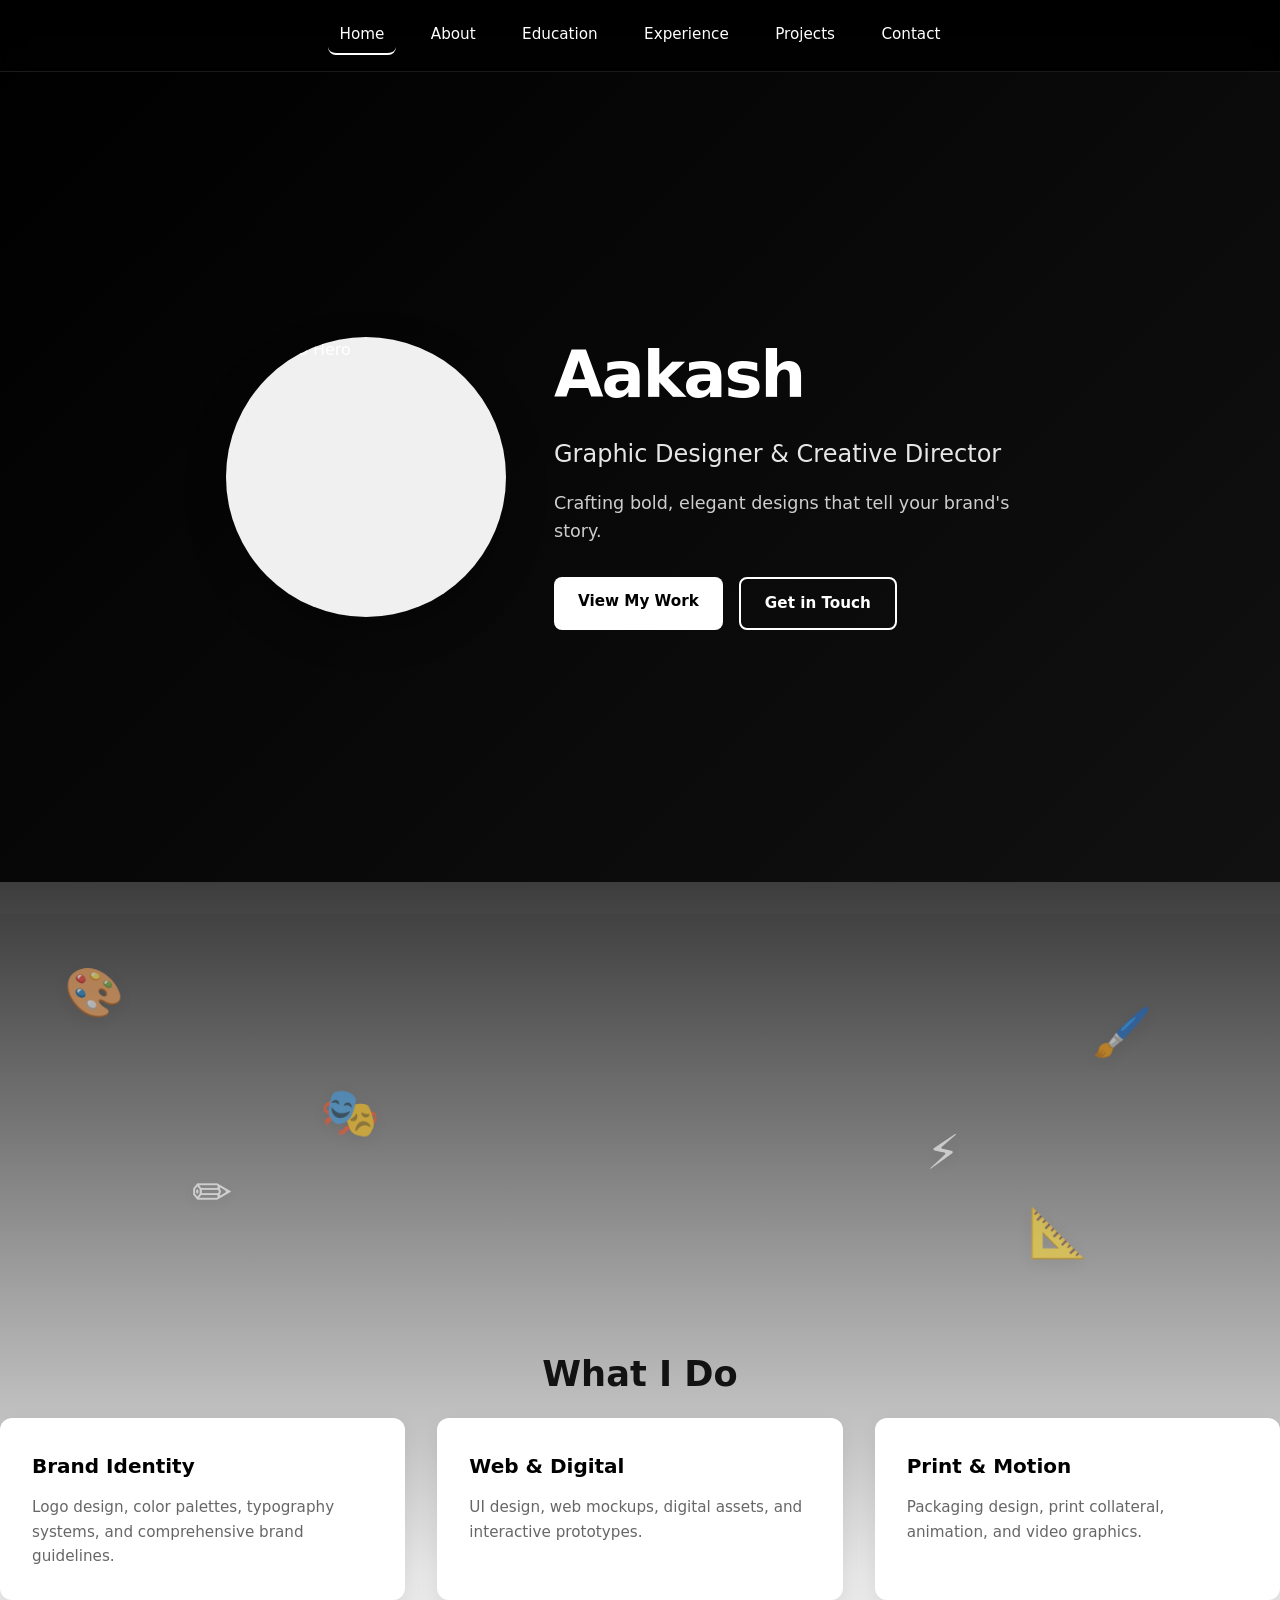
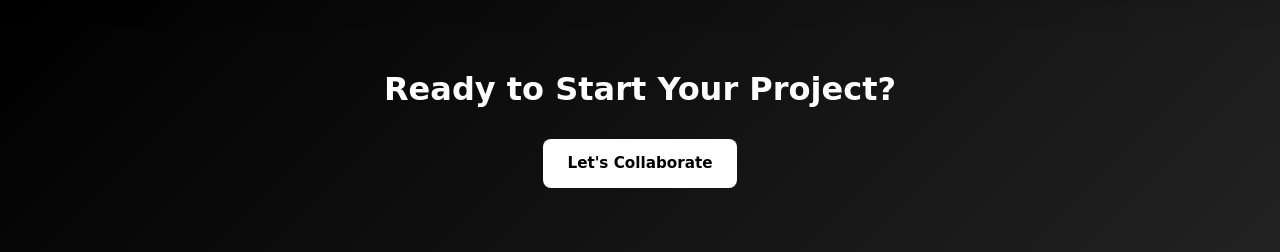
==== frontend/index.html @ c2899a74 "Website has maken" ====
<!DOCTYPE html>
<html lang="en">
<head>
  <meta charset="utf-8">
  <meta name="viewport" content="width=device-width, initial-scale=1">
  <title>Aakash Portfolio</title>
  <link rel="stylesheet" href="style.css">
  <meta name="author" content="Aakash">
  <meta name="description" content="Professional graphic designer portfolio">
</head>
<body>
  <header class="site-header">
    <nav class="nav">
      <a href="index.html" class="active">Home</a>
      <a href="about.html">About</a>
      <a href="education.html">Education</a>
      <a href="experience.html">Experience</a>
      <a href="projects.html">Projects</a>
      <a href="contact.html">Contact</a>
    </nav>
  </header>

  <main class="hero-section">
    <div class="hero-content">
      <div class="hero-image-circle">
        <img src="hero-image.jpg" alt="Portfolio Hero">
      </div>
      <div class="hero-text">
        <h1 class="hero-title">Aakash</h1>
        <p class="hero-sub">Graphic Designer & Creative Director</p>
        <p class="hero-desc">Crafting bold, elegant designs that tell your brand's story.</p>
        <div class="hero-actions">
          <a href="projects.html" class="cta-btn primary">View My Work</a>
          <a href="contact.html" class="cta-btn secondary">Get in Touch</a>
        </div>
      </div>
    </div>
  </main>

  <section class="floating-icons">
    <div class="icon-float icon-1">🎨</div>
    <div class="icon-float icon-2">✏️</div>
    <div class="icon-float icon-3">🖌️</div>
    <div class="icon-float icon-4">📐</div>
    <div class="icon-float icon-5">🎭</div>
    <div class="icon-float icon-6">⚡</div>
  </section>
    <h2 class="section-title">What I Do</h2>
    <div class="services-grid">
      <article class="service-card fade-in">
        <h3>Brand Identity</h3>
        <p>Logo design, color palettes, typography systems, and comprehensive brand guidelines.</p>
      </article>
      <article class="service-card fade-in">
        <h3>Web & Digital</h3>
        <p>UI design, web mockups, digital assets, and interactive prototypes.</p>
      </article>
      <article class="service-card fade-in">
        <h3>Print & Motion</h3>
        <p>Packaging design, print collateral, animation, and video graphics.</p>
      </article>
    </div>
  </section>

  <section class="cta-section">
    <div class="cta-content">
      <h2>Ready to Start Your Project?</h2>
      <a href="contact.html" class="cta-btn primary">Let's Collaborate</a>
    </div>
  </section>

  <script src="script.js"></script>
</body>
</html>
---- frontend/style.css ----
:root{
  --black:#000;
  --white:#fff;
  --muted:rgba(0,0,0,0.6);
  --light-gray:#f5f5f5;
  --accent:rgba(0,0,0,0.08);
}
*{box-sizing:border-box}
html{scroll-behavior:smooth}
body{
  margin:0;
  font-family:'Segoe UI', 'Trebuchet MS', system-ui, -apple-system, sans-serif;
  min-height:100vh;
  background: linear-gradient(180deg,var(--black) 0%, #1a1a1a 40%, #e8e8e8 85%, var(--white) 100%);
  color:var(--white);
  -webkit-font-smoothing:antialiased;
  line-height:1.6;
}
.site-header{
  position:sticky;top:0;background:rgba(0,0,0,0.5);backdrop-filter:blur(10px);
  padding:1rem 2%;z-index:100;border-bottom:1px solid rgba(255,255,255,0.1)
}
.nav{display:flex;gap:1.5rem;justify-content:center;flex-wrap:wrap}
.nav a{
  color:var(--white);text-decoration:none;padding:.4rem .7rem;
  border-radius:8px;font-weight:500;font-size:.95rem;
  transition:all .25s ease;position:relative
}
.nav a:hover{background:rgba(255,255,255,0.1);transform:translateY(-2px)}
.nav a.active{border-bottom:2px solid var(--white)}
.hero-section{
  height:90vh;display:flex;align-items:center;justify-content:center;
  background:linear-gradient(135deg,var(--black) 0%, #111 100%);
  text-align:left;padding:2rem
}
.hero-content{
  max-width:1000px;display:flex;align-items:center;gap:3rem
}
.hero-image-circle{
  width:280px;height:280px;border-radius:50%;overflow:hidden;
  background:#f0f0f0;flex-shrink:0;box-shadow:0 15px 40px rgba(0,0,0,0.3);
  animation:fadeInLeft .8s ease-out
}
.hero-image-circle img{
  width:100%;height:100%;object-fit:cover
}
.hero-text{max-width:500px}
.hero-title{
  font-size:4rem;font-weight:900;margin:0;letter-spacing:-2px;
  animation:fadeInDown .8s ease-out;text-align:left
}
.hero-sub{
  font-size:1.5rem;color:rgba(255,255,255,0.9);margin:.5rem 0;
  animation:fadeInUp .8s ease-out .2s backwards;text-align:left
}
.hero-desc{
  font-size:1.1rem;color:rgba(255,255,255,0.8);max-width:600px;margin:1rem 0;
  animation:fadeInUp .8s ease-out .4s backwards;text-align:left
}
.hero-image{
  width:100%;max-width:500px;height:300px;margin:2rem auto;
  background:#f0f0f0;border-radius:12px;overflow:hidden;
  box-shadow:0 15px 40px rgba(0,0,0,0.2);
  animation:fadeInUp .8s ease-out .5s backwards
}
.hero-image img{
  width:100%;height:100%;object-fit:cover
}
.hero-actions{
  display:flex;gap:1rem;margin-top:2rem;flex-wrap:wrap;
  animation:fadeInUp .8s ease-out .6s backwards;justify-content:flex-start
}
.cta-btn{
  padding:.75rem 1.5rem;border-radius:8px;text-decoration:none;
  font-weight:600;font-size:.95rem;transition:all .3s ease;
  display:inline-block;cursor:pointer
}
.cta-btn.primary{
  background:var(--white);color:var(--black);
}
.cta-btn.primary:hover{transform:translateY(-4px);box-shadow:0 15px 30px rgba(0,0,0,0.3)}
.cta-btn.secondary{
  background:transparent;color:var(--white);border:2px solid var(--white);
}
.cta-btn.secondary:hover{background:var(--white);color:var(--black);transform:translateY(-4px)}
.container{max-width:1100px;margin:0 auto;padding:0 2%}
.section-title{
  font-size:2.2rem;font-weight:800;text-align:center;margin:0 0 1rem 0;
  color:rgba(0,0,0,0.9)
}
.section-description{
  text-align:center;max-width:700px;margin:0 auto 2rem;
  color:rgba(0,0,0,0.7);font-size:1rem;line-height:1.6
}
.services-section{
  padding:4rem 2%;background:linear-gradient(to bottom, var(--light-gray), var(--white))
}
.services-grid{
  display:grid;grid-template-columns:repeat(auto-fit,minmax(280px,1fr));gap:2rem
}
.service-card{
  background:var(--white);padding:2rem;border-radius:12px;
  box-shadow:0 8px 24px rgba(0,0,0,0.08);
  transition:all .3s ease;cursor:pointer
}
.service-card:hover{transform:translateY(-8px);box-shadow:0 20px 40px rgba(0,0,0,0.15)}
.service-card h3{margin:0 0 .8rem 0;font-size:1.25rem;color:var(--black)}
.service-card p{margin:0;color:var(--muted);font-size:.95rem}
.cta-section{
  background:linear-gradient(135deg,var(--black) 0%, #222 100%);
  padding:4rem 2%;text-align:center
}
.cta-content h2{
  font-size:2rem;margin:0 0 1.5rem 0;color:var(--white)
}
.floating-icons{
  position:relative;width:100%;height:400px;
  background:linear-gradient(to bottom, rgba(0,0,0,0.05), rgba(0,0,0,0));
  display:flex;align-items:center;justify-content:center;overflow:hidden;
  margin:2rem 0
}
.icon-float{
  position:absolute;font-size:3rem;opacity:0.6;
  animation:float 6s ease-in-out infinite;
  filter:drop-shadow(0 4px 8px rgba(0,0,0,0.1))
}
.icon-1{top:10%;left:5%;animation-delay:0s}
.icon-2{top:60%;left:15%;animation-delay:1s}
.icon-3{top:20%;right:10%;animation-delay:2s}
.icon-4{top:70%;right:15%;animation-delay:0.5s}
.icon-5{top:40%;left:25%;animation-delay:1.5s}
.icon-6{top:50%;right:25%;animation-delay:2.5s}
.cards{
  display:grid;grid-template-columns:repeat(auto-fit,minmax(400px,1fr));
  gap:2.5rem;width:100%;margin:2rem 0
}
.card{
  background:var(--white);color:var(--black);padding:2.5rem;
  border-radius:12px;box-shadow:0 10px 30px rgba(0,0,0,0.12);
  transition:all .3s ease;cursor:pointer;
  border-left:4px solid var(--black)
}
.card h3{margin:0 0 1.2rem 0;font-size:1.4rem}
.card p{margin:0 0 .6rem 0;color:var(--muted)}
.card.active{
  transform:translateY(-10px) scale(1.02);
  box-shadow:0 20px 50px rgba(0,0,0,0.2)
}
.card:hover{transform:translateY(-6px)}
.project-card{
  background:var(--white);border-radius:12px;overflow:hidden;
  box-shadow:0 10px 30px rgba(0,0,0,0.12);
  transition:all .3s ease;
}
.project-image{
  width:100%;height:320px;background:#f0f0f0;display:flex;
  align-items:center;justify-content:center;
  color:rgba(0,0,0,0.3);font-size:.9rem;font-weight:500
}
.project-content{padding:2.5rem}
.project-content h3{margin:0 0 1rem 0;color:var(--black);font-size:1.4rem}
.project-content p{margin:0;color:var(--muted);font-size:.95rem}
.project-card:hover{transform:translateY(-8px);box-shadow:0 20px 50px rgba(0,0,0,0.15)}
.site-footer{
  background:var(--black);text-align:center;padding:2rem;
  border-top:1px solid rgba(255,255,255,0.1)
}
.site-footer p{margin:0;color:rgba(255,255,255,0.8);font-size:.9rem}
.fade-in{opacity:0;animation:fadeIn .6s ease-out forwards}
@keyframes fadeIn{from{opacity:0;transform:translateY(10px)}to{opacity:1;transform:translateY(0)}}
@keyframes fadeInDown{from{opacity:0;transform:translateY(-30px)}to{opacity:1;transform:translateY(0)}}
@keyframes fadeInUp{from{opacity:0;transform:translateY(30px)}to{opacity:1;transform:translateY(0)}}
@keyframes fadeInLeft{from{opacity:0;transform:translateX(-30px)}to{opacity:1;transform:translateX(0)}}
@keyframes float{
  0%, 100%{transform:translateY(0px) rotate(0deg)}
  50%{transform:translateY(-30px) rotate(5deg)}
}
@media (max-width:768px){
  .hero-title{font-size:2.5rem}
  .hero-sub{font-size:1.2rem}
  .hero-content{flex-direction:column;gap:1.5rem}
  .hero-image-circle{width:200px;height:200px}
  .hero-actions{flex-direction:column;align-items:flex-start}
  .cta-btn{width:100%;max-width:300px}
  .section-title{font-size:1.8rem}
  .nav{gap:0.75rem}
  .nav a{font-size:.9rem;padding:.3rem .5rem}
}
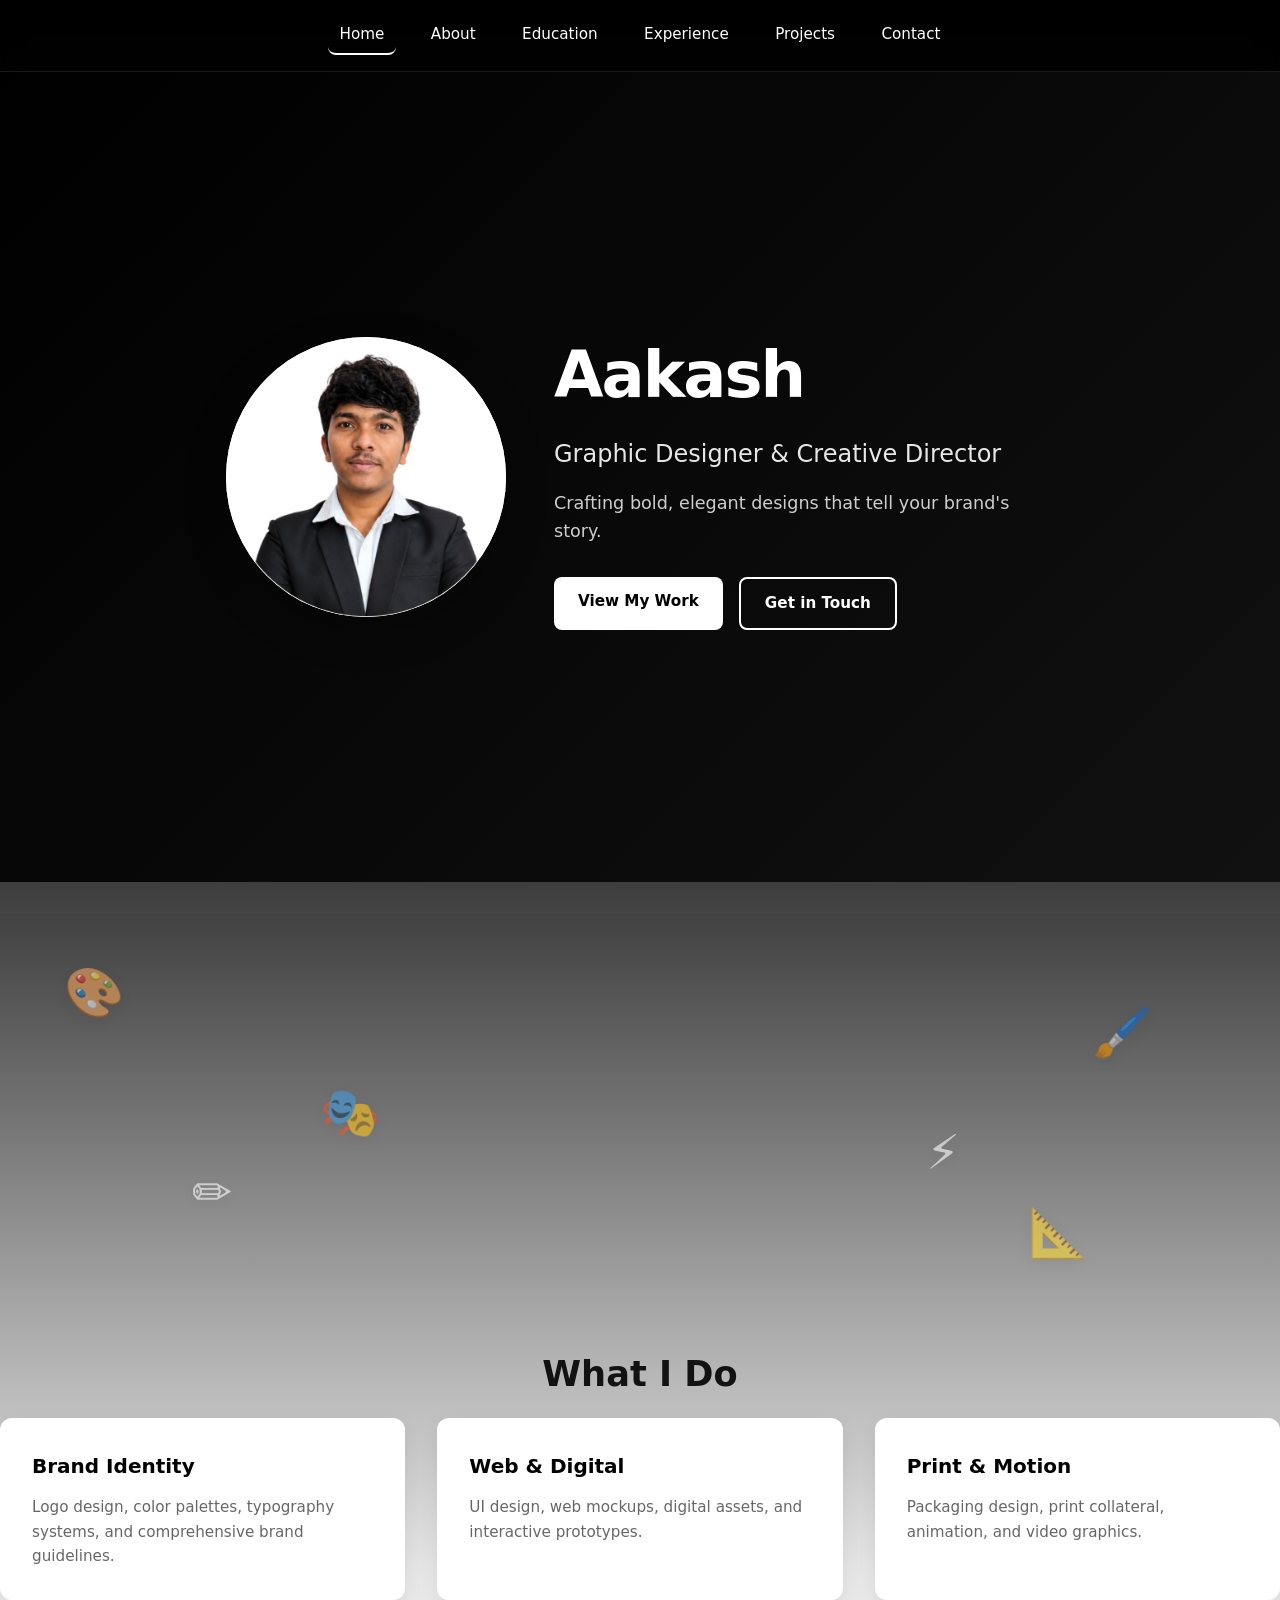
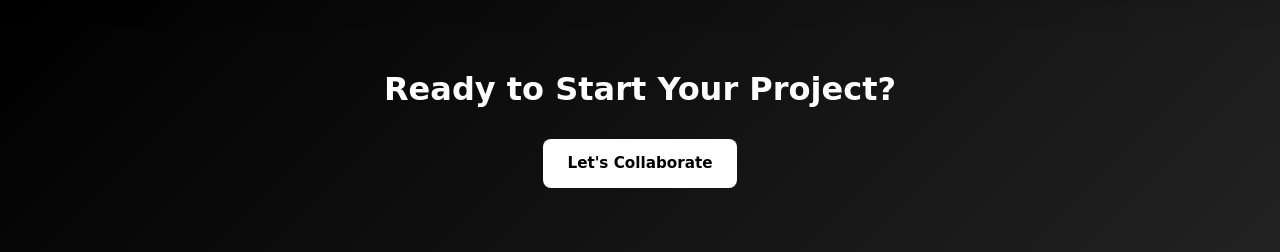
==== commit d7cae2c0: "Add Profile photo" ====
--- a/frontend/index.html
+++ b/frontend/index.html
@@ -23,7 +23,7 @@
   <main class="hero-section">
     <div class="hero-content">
       <div class="hero-image-circle">
-        <img src="hero-image.jpg" alt="Portfolio Hero">
+        <img src="profile12.jpg" alt="Portfolio Hero">
       </div>
       <div class="hero-text">
         <h1 class="hero-title">Aakash</h1>
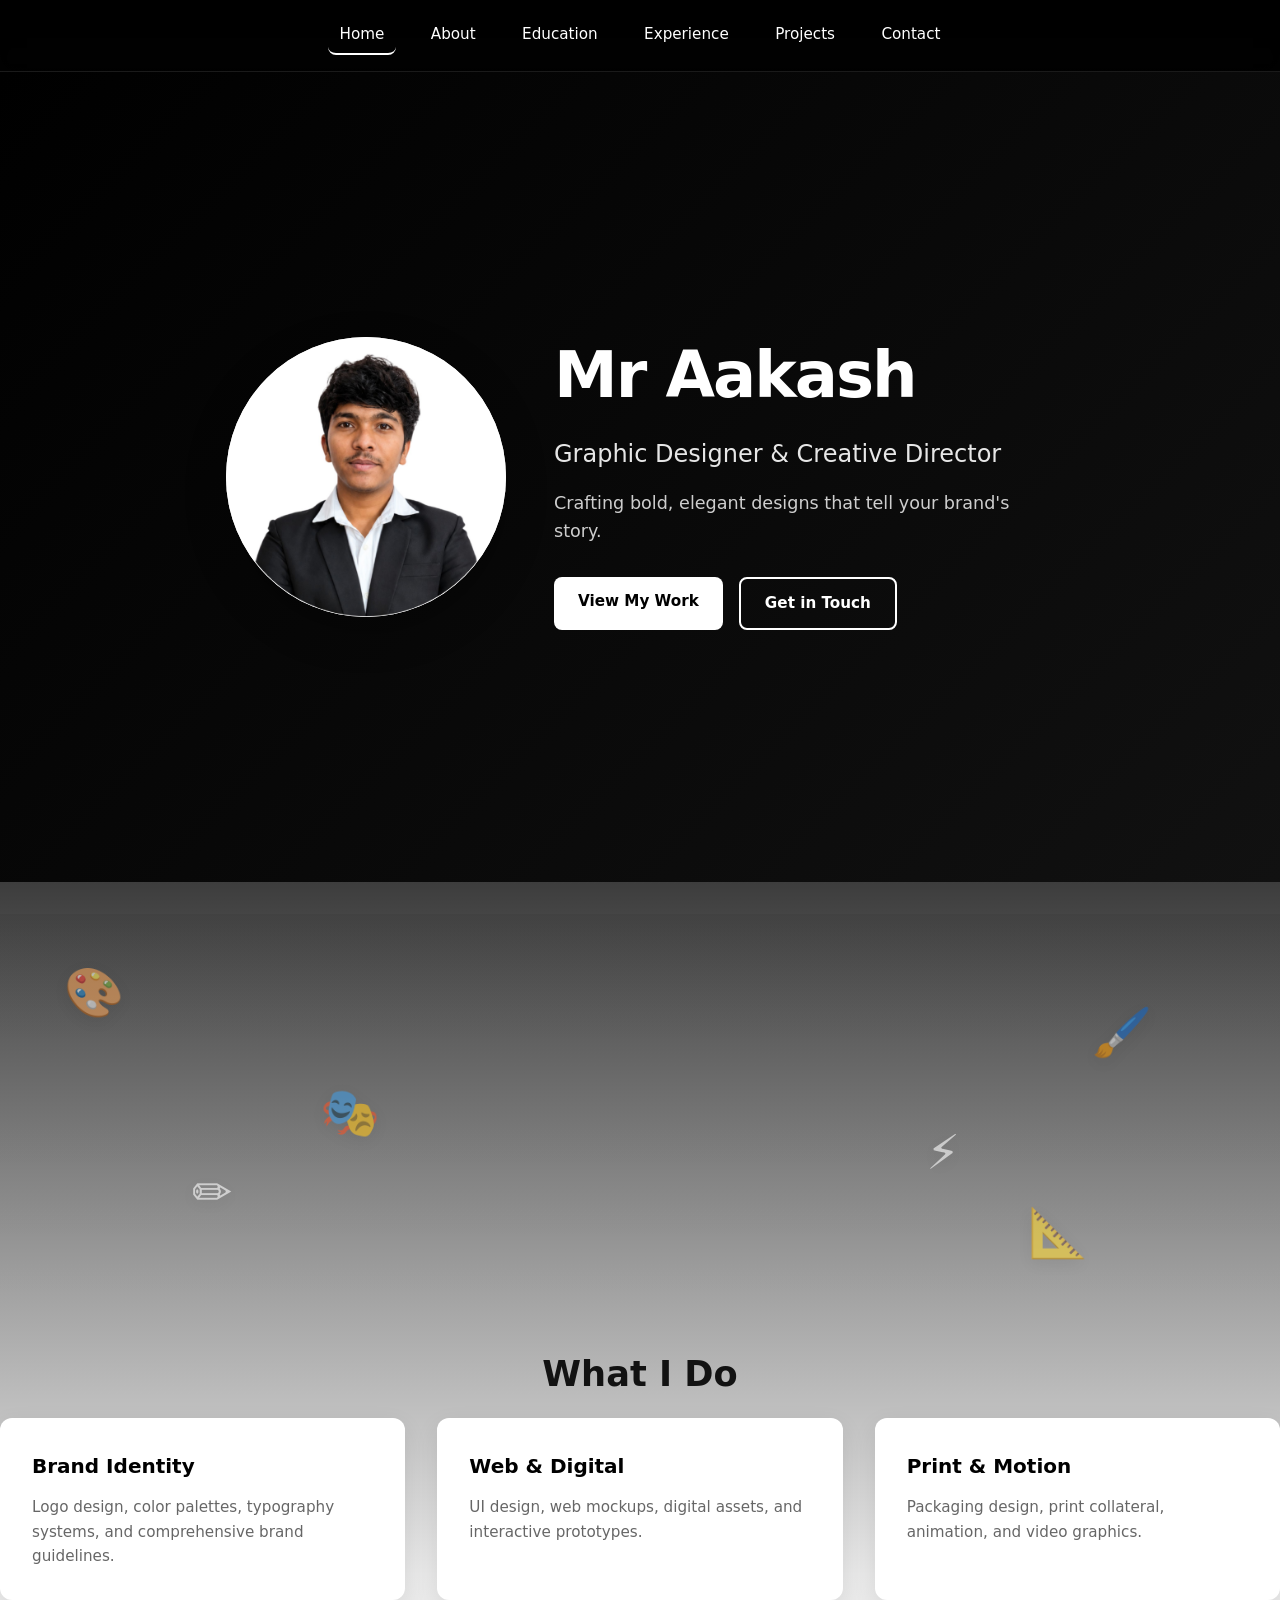
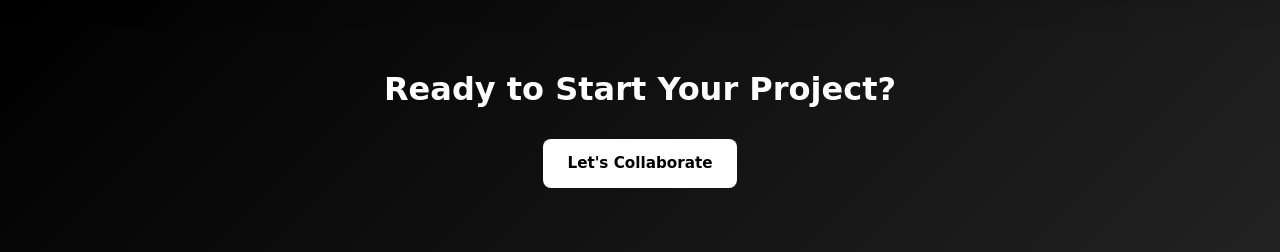
==== commit 5d9793a2: "Some Changes" ====
--- a/frontend/index.html
+++ b/frontend/index.html
@@ -26,7 +26,7 @@
         <img src="profile12.jpg" alt="Portfolio Hero">
       </div>
       <div class="hero-text">
-        <h1 class="hero-title">Aakash</h1>
+        <h1 class="hero-title">Mr Aakash</h1>
         <p class="hero-sub">Graphic Designer & Creative Director</p>
         <p class="hero-desc">Crafting bold, elegant designs that tell your brand's story.</p>
         <div class="hero-actions">
